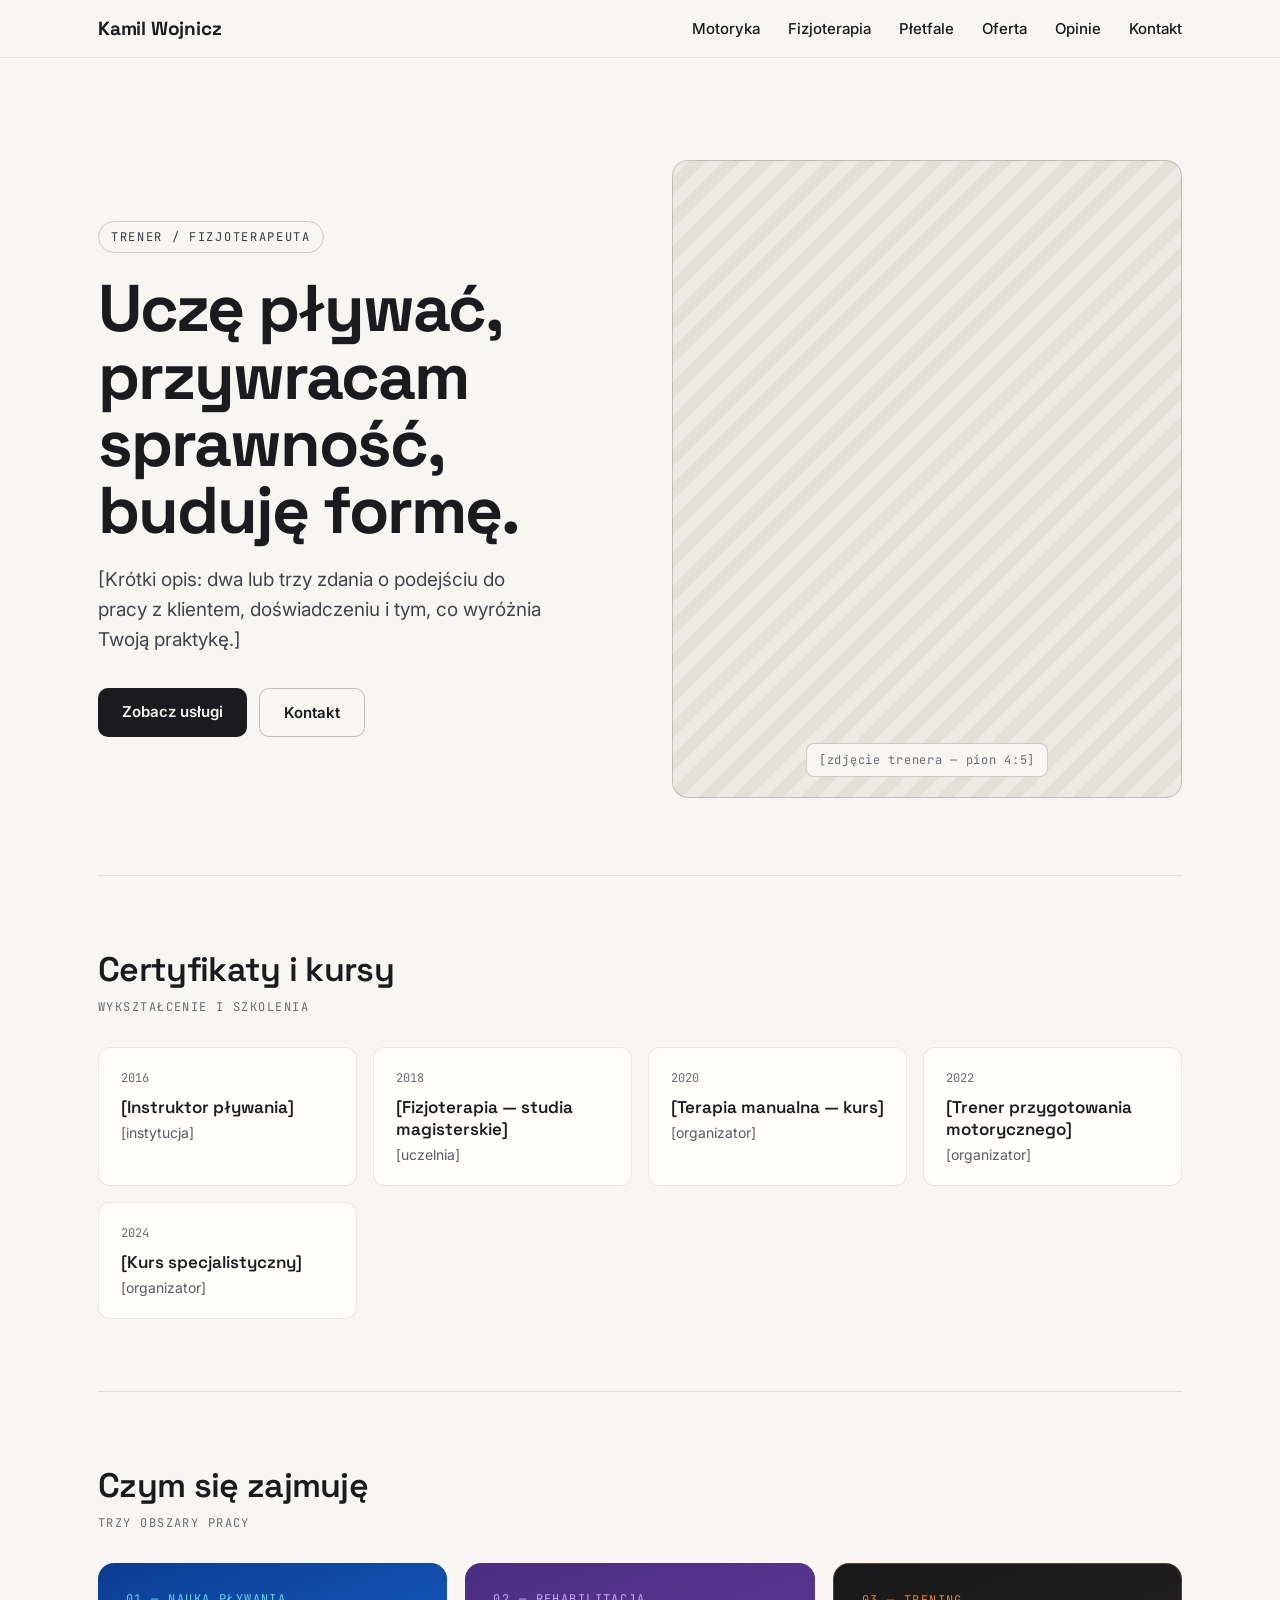
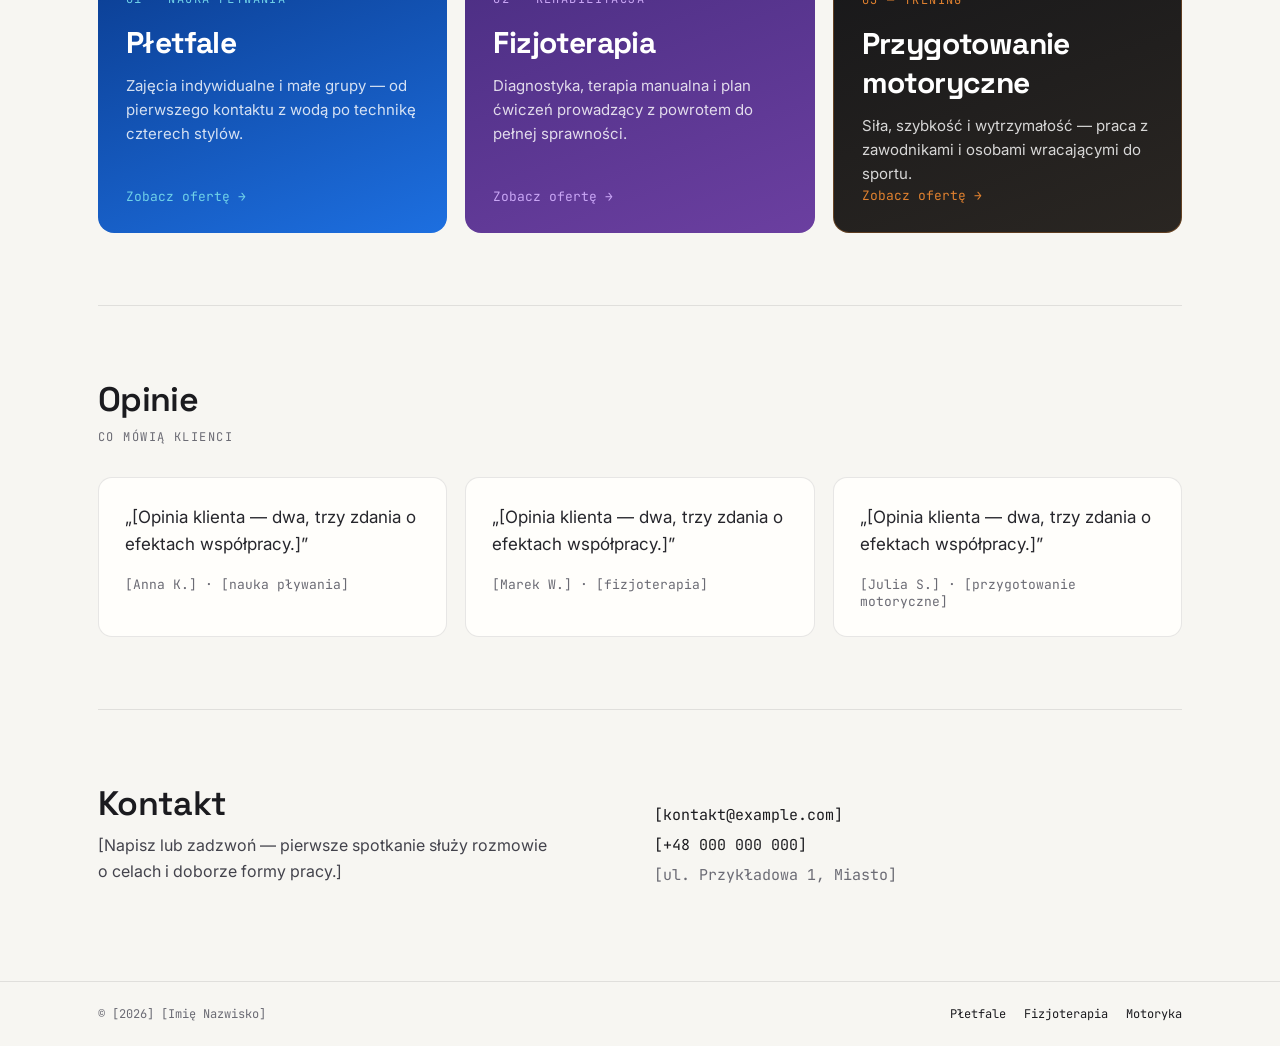
==== index.html @ 7b64f3d4 "Stylizacja navigacji oraz drobne poprawki" ====
<!DOCTYPE html>
<html lang="pl">
<head>
<meta charset="UTF-8">
<meta name="viewport" content="width=device-width, initial-scale=1.0">
<title>Kamil Wojnicz — Trener personalny i fizjoterapeuta</title>
<meta name="description" content="[Krótki opis strony — trener personalny i fizjoterapeuta: nauka pływania, fizjoterapia, przygotowanie motoryczne.]">

<link rel="preconnect" href="https://fonts.googleapis.com">
<link rel="preconnect" href="https://fonts.gstatic.com" crossorigin>
<link href="https://fonts.googleapis.com/css2?family=Space+Grotesk:wght@500;600;700&family=Inter:wght@400;500;600&family=JetBrains+Mono:wght@400;500&display=swap" rel="stylesheet">

<link rel="stylesheet" href="scss/o-mnie/styles.css">
</head>
<body>

<header class="site-header">
  <nav class="site-header__inner">
    <a href="index.html" class="site-header__logo">Kamil Wojnicz</a>
    <div class="site-header__nav">
      <a href="motoryka.html" class="motoryka">Motoryka</a>
      <a href="fizjoterapia.html" class="fizjoterapia">Fizjoterapia</a>
      <a href="pletfale.html" class="pletfale"> Płetfale</a>
      <a href="#uslugi">Oferta</a>
      <a href="#opinie">Opinie</a>
      <a href="#kontakt">Kontakt</a>
    </div>
  </nav>
</header>

<main class="container">

  <section class="hero">
    <div>
      <span class="eyebrow">Trener / Fizjoterapeuta</span>
      <h1 class="hero__title">Uczę pływać, przywracam sprawność, buduję formę.</h1>
      <p class="hero__desc">[Krótki opis: dwa lub trzy zdania o podejściu do pracy z klientem, doświadczeniu i tym, co wyróżnia Twoją praktykę.]</p>
      <div class="btn-group">
        <a href="#uslugi" class="btn btn--solid">Zobacz usługi</a>
        <a href="#kontakt" class="btn btn--outline">Kontakt</a>
      </div>
    </div>
    <div class="hero__photo">
      <!-- Podmień na prawdziwe zdjęcie: <img src="img/o-mnie/zdjecie-trenera.jpg" alt="[Imię Nazwisko]"> -->
      <span class="hero__photo-label">[zdjęcie trenera — pion 4:5]</span>
    </div>
  </section>

  <section id="certyfikaty" class="section">
    <h2 class="section__title">Certyfikaty i kursy</h2>
    <p class="section__eyebrow">Wykształcenie i szkolenia</p>
    <div class="card-grid card-grid--certs">
      <div class="cert-card" data-reveal>
        <div class="cert-card__year">2016</div>
        <div class="cert-card__name">[Instruktor pływania]</div>
        <div class="cert-card__institution">[instytucja]</div>
      </div>
      <div class="cert-card" data-reveal>
        <div class="cert-card__year">2018</div>
        <div class="cert-card__name">[Fizjoterapia — studia magisterskie]</div>
        <div class="cert-card__institution">[uczelnia]</div>
      </div>
      <div class="cert-card" data-reveal>
        <div class="cert-card__year">2020</div>
        <div class="cert-card__name">[Terapia manualna — kurs]</div>
        <div class="cert-card__institution">[organizator]</div>
      </div>
      <div class="cert-card" data-reveal>
        <div class="cert-card__year">2022</div>
        <div class="cert-card__name">[Trener przygotowania motorycznego]</div>
        <div class="cert-card__institution">[organizator]</div>
      </div>
      <div class="cert-card" data-reveal>
        <div class="cert-card__year">2024</div>
        <div class="cert-card__name">[Kurs specjalistyczny]</div>
        <div class="cert-card__institution">[organizator]</div>
      </div>
    </div>
  </section>

  <section id="uslugi" class="section">
    <h2 class="section__title">Czym się zajmuję</h2>
    <p class="section__eyebrow">Trzy obszary pracy</p>
    <div class="card-grid card-grid--services">
      <a href="pletfale.html" class="service-card service-card--pletfale" data-reveal>
        <div>
          <div class="service-card__eyebrow" style="color:#6FD1E8">01 — Nauka pływania</div>
          <div class="service-card__title">Płetfale</div>
          <p class="service-card__desc">Zajęcia indywidualne i małe grupy — od pierwszego kontaktu z wodą po technikę czterech stylów.</p>
        </div>
        <span class="service-card__link" style="color:#6FD1E8">Zobacz ofertę →</span>
      </a>
      <a href="fizjoterapia.html" class="service-card service-card--fizjoterapia" data-reveal>
        <div>
          <div class="service-card__eyebrow" style="color:#C9A6F5">02 — Rehabilitacja</div>
          <div class="service-card__title">Fizjoterapia</div>
          <p class="service-card__desc">Diagnostyka, terapia manualna i plan ćwiczeń prowadzący z powrotem do pełnej sprawności.</p>
        </div>
        <span class="service-card__link" style="color:#C9A6F5">Zobacz ofertę →</span>
      </a>
      <a href="motoryka.html" class="service-card service-card--motoryka" data-reveal>
        <div>
          <div class="service-card__eyebrow" style="color:#E0812F">03 — Trening</div>
          <div class="service-card__title">Przygotowanie motoryczne</div>
          <p class="service-card__desc">Siła, szybkość i wytrzymałość — praca z zawodnikami i osobami wracającymi do sportu.</p>
        </div>
        <span class="service-card__link" style="color:#E0812F">Zobacz ofertę →</span>
      </a>
    </div>
  </section>

  <section id="opinie" class="section">
    <h2 class="section__title">Opinie</h2>
    <p class="section__eyebrow">Co mówią klienci</p>
    <div class="testimonial-grid">
      <figure class="testimonial" data-reveal>
        <blockquote class="testimonial__quote">„[Opinia klienta — dwa, trzy zdania o efektach współpracy.]”</blockquote>
        <figcaption class="testimonial__cite">[Anna K.] · [nauka pływania]</figcaption>
      </figure>
      <figure class="testimonial" data-reveal>
        <blockquote class="testimonial__quote">„[Opinia klienta — dwa, trzy zdania o efektach współpracy.]”</blockquote>
        <figcaption class="testimonial__cite">[Marek W.] · [fizjoterapia]</figcaption>
      </figure>
      <figure class="testimonial" data-reveal>
        <blockquote class="testimonial__quote">„[Opinia klienta — dwa, trzy zdania o efektach współpracy.]”</blockquote>
        <figcaption class="testimonial__cite">[Julia S.] · [przygotowanie motoryczne]</figcaption>
      </figure>
    </div>
  </section>

  <section id="kontakt" class="contact">
    <div class="contact__grid">
      <div>
        <h2 class="section__title">Kontakt</h2>
        <p class="contact__desc">[Napisz lub zadzwoń — pierwsze spotkanie służy rozmowie o celach i doborze formy pracy.]</p>
      </div>
      <div class="contact__details">
        <a href="mailto:kontakt@example.com">[kontakt@example.com]</a>
        <a href="tel:+48000000000">[+48 000 000 000]</a>
        <span>[ul. Przykładowa 1, Miasto]</span>
      </div>
    </div>
  </section>
</main>

<footer class="site-footer">
  <div class="site-footer__inner">
    <span>© [2026] [Imię Nazwisko]</span>
    <span class="site-footer__links">
      <a href="pletfale.html">Płetfale</a>
      <a href="fizjoterapia.html">Fizjoterapia</a>
      <a href="motoryka.html">Motoryka</a>
    </span>
  </div>
</footer>

<script src="js/main.js"></script>
</body>
</html>
---- scss/o-mnie/styles.css ----
* {
  box-sizing: border-box;
}

html {
  scroll-behavior: smooth;
}

body {
  margin: 0;
  background: #F7F6F2;
  color: #1B1B1F;
  font-family: Inter, system-ui, sans-serif;
  -webkit-font-smoothing: antialiased;
}

a {
  color: #1B1B1F;
  text-decoration: none;
}

a:hover {
  color: #1D6FE0;
}


:focus-visible {
  outline: 3px solid #1D6FE0;
  outline-offset: 3px;
  border-radius: 3px;
}

img {
  max-width: 100%;
  display: block;
}

.container {
  max-width: 1180px;
  margin: 0 auto;
  padding: 0 clamp(20px, 5vw, 48px);
}

.eyebrow {
  display: inline-block;
  font-family: "JetBrains Mono", monospace;
  font-size: 12px;
  letter-spacing: 0.14em;
  text-transform: uppercase;
  padding: 7px 12px;
  border: 1px solid rgba(27, 27, 31, 0.2);
  border-radius: 999px;
  color: #3A3A42;
}

.section {
  padding: clamp(40px, 6vw, 72px) 0;
  border-top: 1px solid rgba(27, 27, 31, 0.1);
}

.section__title {
  font-family: "Space Grotesk", sans-serif;
  font-weight: 600;
  font-size: clamp(24px, 3vw, 34px);
  letter-spacing: -0.02em;
  margin: 0 0 8px;
}

.section__eyebrow {
  font-family: "JetBrains Mono", monospace;
  font-size: 12px;
  letter-spacing: 0.12em;
  text-transform: uppercase;
  color: #6B6B74;
  margin: 0 0 32px;
}

.btn {
  display: inline-block;
  padding: 14px 24px;
  border-radius: 10px;
  font-weight: 600;
  font-size: 15px;
  transition: background 0.2s ease, border-color 0.2s ease;
}

.btn--solid {
  background: #1B1B1F;
  color: #F7F6F2;
}

.btn--solid:hover {
  background: #000000;
  color: #F7F6F2;
}

.btn--outline {
  border: 1px solid rgba(27, 27, 31, 0.25);
  color: #1B1B1F;
}

.btn--outline:hover {
  border-color: #1B1B1F;
}

.btn-group {
  display: flex;
  flex-wrap: wrap;
  gap: 12px;
}

.site-header {
  position: sticky;
  top: 0;
  z-index: 20;
  background: rgba(247, 246, 242, 0.88);
  backdrop-filter: blur(10px);
  border-bottom: 1px solid rgba(27, 27, 31, 0.08);
}

.site-header__inner {
  max-width: 1180px;
  margin: 0 auto;
  padding: 16px clamp(20px, 5vw, 48px);
  display: flex;
  flex-wrap: wrap;
  align-items: center;
  justify-content: space-between;
  gap: 16px;
}

.site-header__logo {
  font-family: "Space Grotesk", sans-serif;
  font-weight: 700;
  font-size: 19px;
  letter-spacing: -0.01em;
  display: flex;
  align-items: center;
  gap: 10px;
}

.site-header__nav {
  display: flex;
  flex-wrap: wrap;
  align-items: center;
  gap: clamp(14px, 2.4vw, 28px);
  font-size: 15px;
  font-weight: 500;
}

.hero {
  display: grid;
  grid-template-columns: repeat(auto-fit, minmax(300px, 1fr));
  gap: clamp(28px, 5vw, 64px);
  align-items: center;
  padding: clamp(48px, 8vw, 104px) 0 clamp(40px, 6vw, 80px);
}

.hero__title {
  font-family: "Space Grotesk", sans-serif;
  font-weight: 700;
  font-size: clamp(38px, 6vw, 66px);
  line-height: 1.02;
  letter-spacing: -0.03em;
  margin: 22px 0 20px;
  text-wrap: balance;
}

.hero__desc {
  font-size: clamp(16px, 1.5vw, 19px);
  line-height: 1.6;
  color: #43434C;
  max-width: 52ch;
  margin: 0 0 32px;
  text-wrap: pretty;
}

.hero__photo {
  aspect-ratio: 4/5;
  border-radius: 16px;
  overflow: hidden;
  border: 1px solid rgba(27, 27, 31, 0.2);
  background: repeating-linear-gradient(135deg, #ECEAE3 0 12px, #E3E0D7 12px 24px);
  display: flex;
  align-items: flex-end;
  justify-content: center;
  padding: 20px;
}

.hero__photo-label {
  font-family: "JetBrains Mono", monospace;
  font-size: 12px;
  letter-spacing: 0.06em;
  color: #6B6B74;
  background: #F7F6F2;
  border: 1px solid rgba(27, 27, 31, 0.2);
  padding: 8px 12px;
  border-radius: 8px;
}

.card-grid {
  display: grid;
  gap: 16px;
}

.card-grid--certs {
  grid-template-columns: repeat(auto-fill, minmax(230px, 1fr));
}

.card-grid--services {
  grid-template-columns: repeat(auto-fit, minmax(270px, 1fr));
  gap: 18px;
}

.cert-card {
  background: #FFFEFB;
  border: 1px solid rgba(27, 27, 31, 0.1);
  border-radius: 12px;
  padding: 22px;
  opacity: 0;
  transform: translateY(24px);
  transition: opacity 0.6s ease, transform 0.6s cubic-bezier(0.22, 0.8, 0.3, 1);
}

.cert-card.is-visible {
  opacity: 1;
  transform: none;
}

.cert-card__year {
  font-family: "JetBrains Mono", monospace;
  font-size: 12px;
  color: #6B6B74;
  margin-bottom: 10px;
}

.cert-card__name {
  font-family: "Space Grotesk", sans-serif;
  font-weight: 600;
  font-size: 17px;
  line-height: 1.3;
}

.cert-card__institution {
  font-size: 14px;
  color: #5A5A63;
  margin-top: 6px;
}

.service-card {
  display: flex;
  flex-direction: column;
  justify-content: space-between;
  color: #fff;
  border-radius: 16px;
  padding: 28px;
  min-height: 270px;
  opacity: 0;
  transform: translateY(24px);
  transition: opacity 0.6s ease, transform 0.6s cubic-bezier(0.22, 0.8, 0.3, 1), box-shadow 0.25s ease;
}

.service-card.is-visible {
  opacity: 1;
  transform: none;
}

.service-card:hover {
  color: #fff;
}

.service-card--pletfale {
  background: linear-gradient(160deg, #0B3D91, #1D6FE0);
}

.service-card--pletfale:hover {
  box-shadow: 0 18px 40px rgba(11, 61, 145, 0.28);
}

.service-card--fizjoterapia {
  background: linear-gradient(160deg, #4B2E83, #6B3FA0);
}

.service-card--fizjoterapia:hover {
  box-shadow: 0 18px 40px rgba(75, 46, 131, 0.28);
}

.service-card--motoryka {
  background: linear-gradient(160deg, #18181A, #2A2622);
  border: 1px solid rgba(224, 129, 47, 0.35);
}

.service-card--motoryka:hover {
  box-shadow: 0 18px 40px rgba(24, 24, 26, 0.3);
}

.service-card__eyebrow {
  font-family: "JetBrains Mono", monospace;
  font-size: 12px;
  letter-spacing: 0.12em;
  text-transform: uppercase;
}

.service-card__title {
  font-family: "Space Grotesk", sans-serif;
  font-weight: 700;
  font-size: 30px;
  letter-spacing: -0.02em;
  margin: 16px 0 12px;
}

.service-card__desc {
  margin: 0;
  font-size: 15px;
  line-height: 1.6;
  color: rgba(255, 255, 255, 0.82);
}

.service-card__link {
  font-family: "JetBrains Mono", monospace;
  font-size: 13px;
}

.testimonial-grid {
  display: grid;
  grid-template-columns: repeat(auto-fit, minmax(260px, 1fr));
  gap: 18px;
}

.testimonial {
  margin: 0;
  background: #FFFEFB;
  border: 1px solid rgba(27, 27, 31, 0.1);
  border-radius: 14px;
  padding: 26px;
  opacity: 0;
  transform: translateY(24px);
  transition: opacity 0.6s ease, transform 0.6s cubic-bezier(0.22, 0.8, 0.3, 1);
}

.testimonial.is-visible {
  opacity: 1;
  transform: none;
}

.testimonial__quote {
  margin: 0;
  font-size: 17px;
  line-height: 1.6;
  color: #26262C;
  text-wrap: pretty;
}

.testimonial__cite {
  font-family: "JetBrains Mono", monospace;
  font-size: 13px;
  color: #6B6B74;
  margin-top: 18px;
}

.contact {
  padding: clamp(40px, 6vw, 72px) 0 clamp(56px, 8vw, 96px);
  border-top: 1px solid rgba(27, 27, 31, 0.1);
}

.contact__grid {
  display: grid;
  grid-template-columns: repeat(auto-fit, minmax(260px, 1fr));
  gap: 28px;
  align-items: end;
}

.contact__desc {
  margin: 0;
  font-size: 16px;
  line-height: 1.6;
  color: #43434C;
  max-width: 46ch;
}

.contact__details {
  display: flex;
  flex-direction: column;
  gap: 10px;
  font-family: "JetBrains Mono", monospace;
  font-size: 15px;
}

.contact__details span {
  color: #6B6B74;
}

.site-footer {
  border-top: 1px solid rgba(27, 27, 31, 0.1);
}

.site-footer__inner {
  max-width: 1180px;
  margin: 0 auto;
  padding: 24px clamp(20px, 5vw, 48px);
  display: flex;
  flex-wrap: wrap;
  gap: 14px;
  justify-content: space-between;
  font-family: "JetBrains Mono", monospace;
  font-size: 12px;
  color: #6B6B74;
}

.site-footer__links {
  display: flex;
  gap: 18px;
}
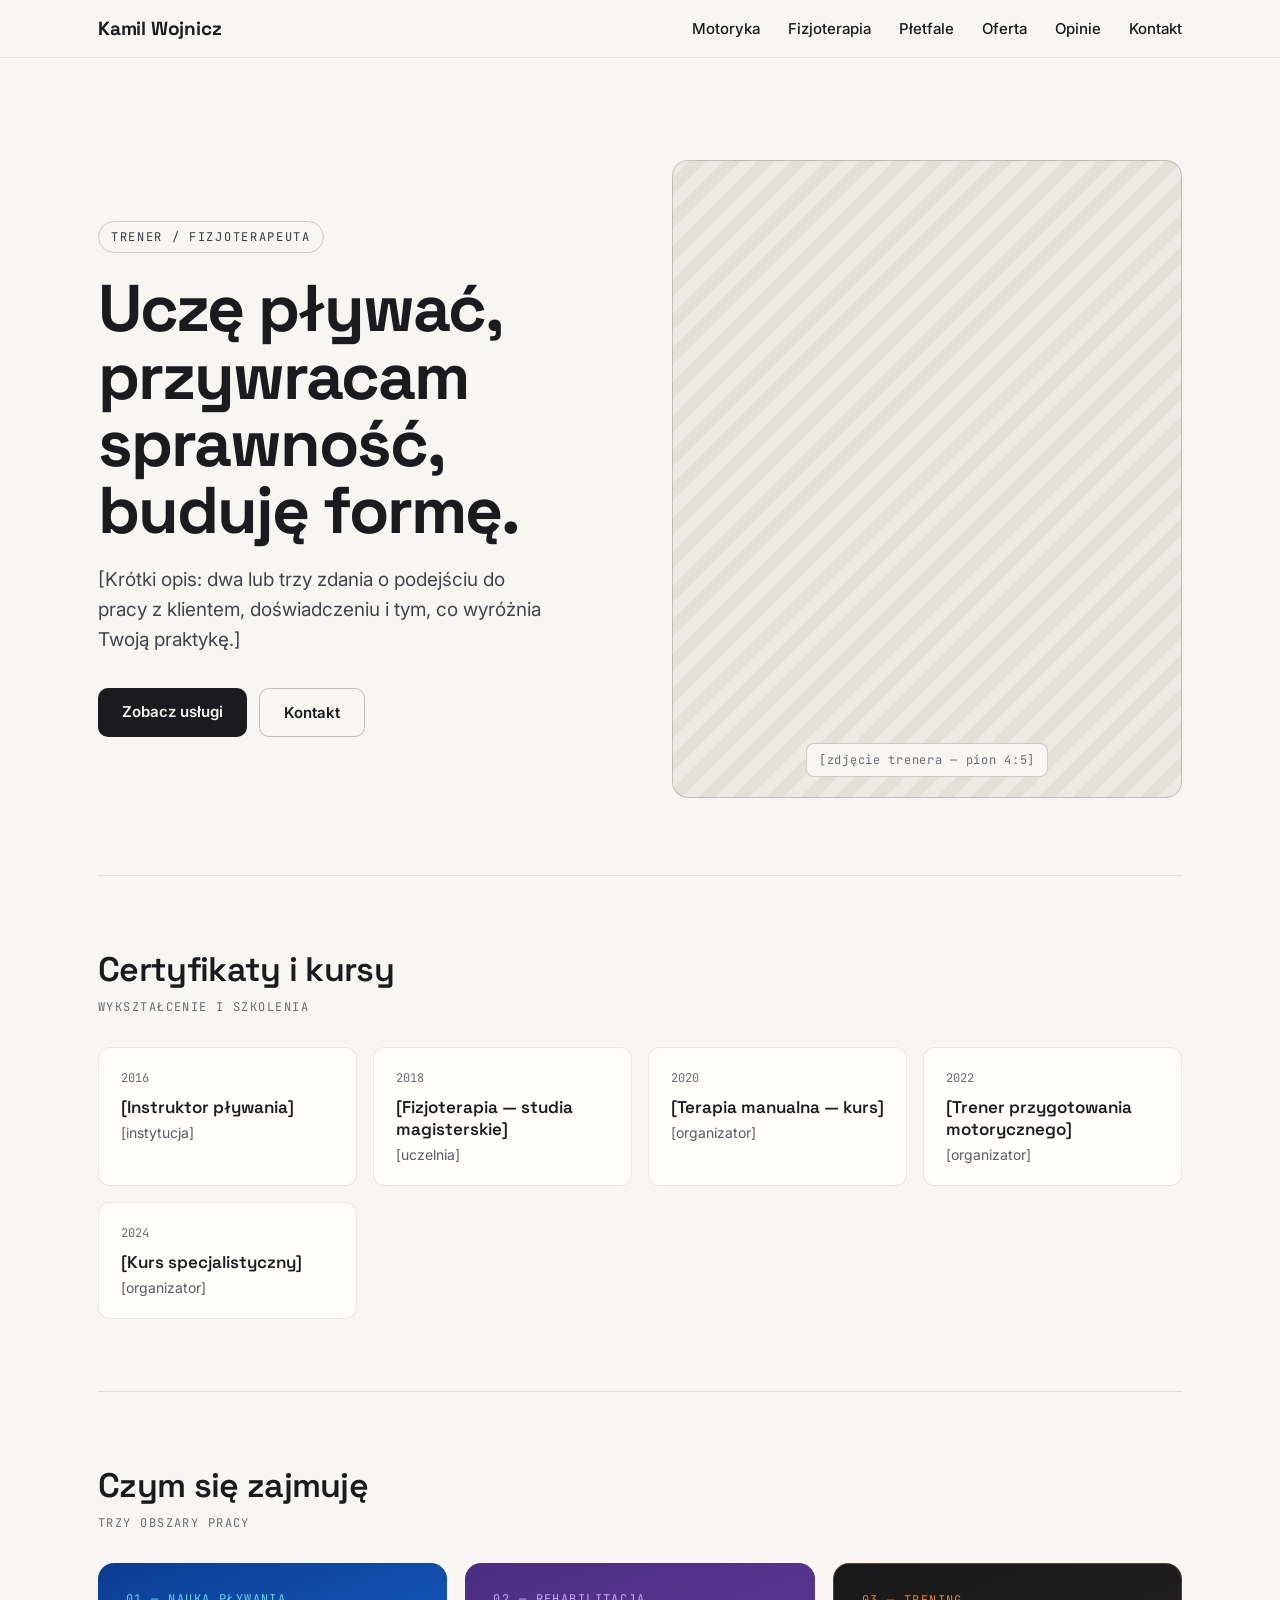
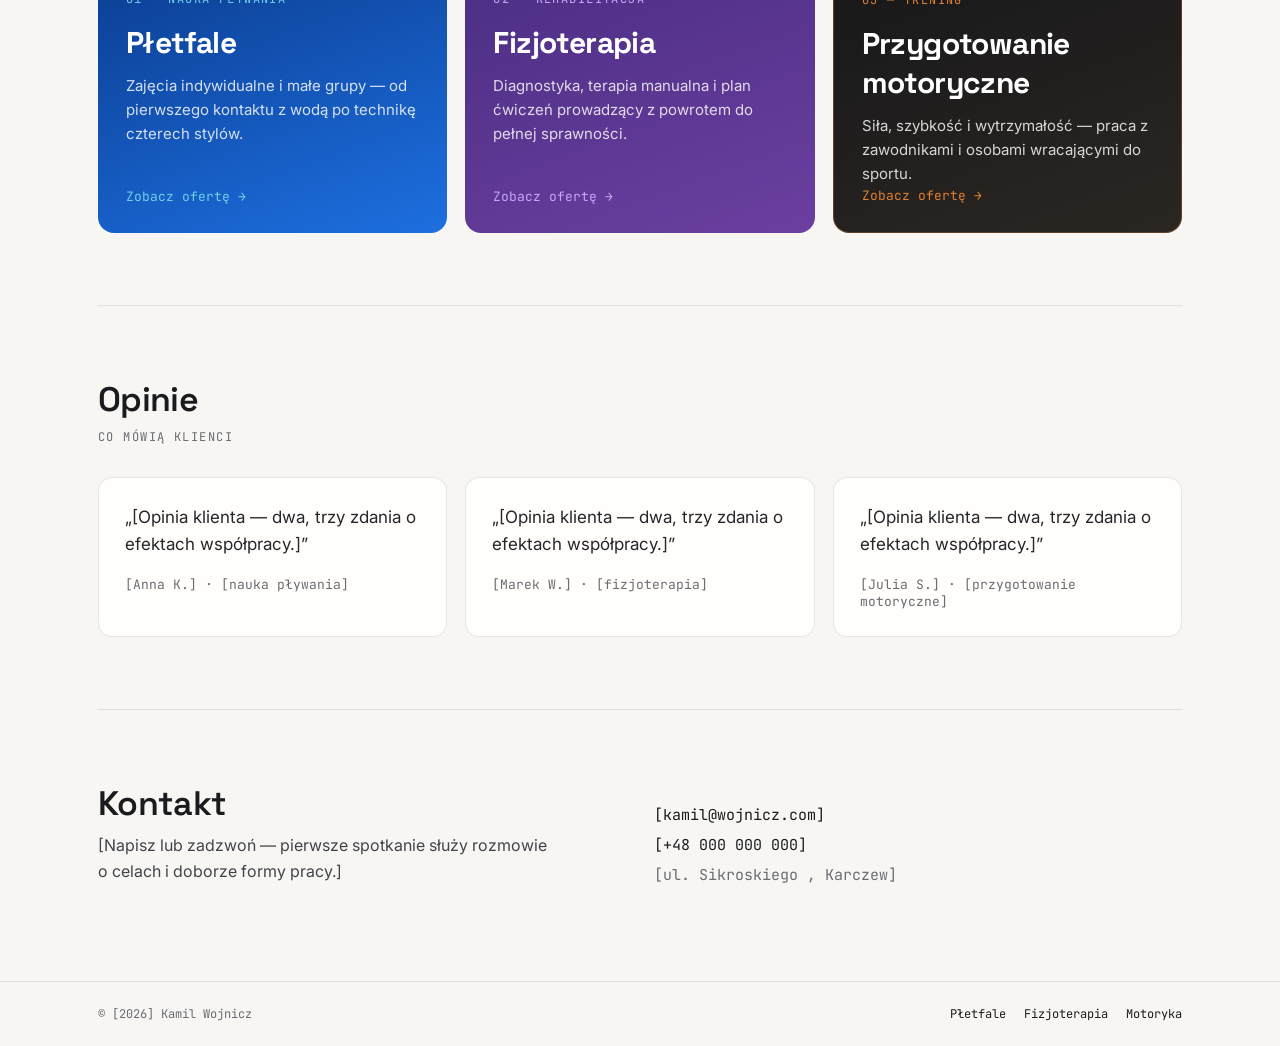
==== commit 318a1be4: "Minor changes such as email changing" ====
--- a/index.html
+++ b/index.html
@@ -135,9 +135,9 @@
         <p class="contact__desc">[Napisz lub zadzwoń — pierwsze spotkanie służy rozmowie o celach i doborze formy pracy.]</p>
       </div>
       <div class="contact__details">
-        <a href="mailto:kontakt@example.com">[kontakt@example.com]</a>
+        <a href="mailto:kontakt@example.com">[kamil@wojnicz.com]</a>
         <a href="tel:+48000000000">[+48 000 000 000]</a>
-        <span>[ul. Przykładowa 1, Miasto]</span>
+        <span>[ul. Sikroskiego , Karczew]</span>
       </div>
     </div>
   </section>
@@ -145,7 +145,7 @@
 
 <footer class="site-footer">
   <div class="site-footer__inner">
-    <span>© [2026] [Imię Nazwisko]</span>
+    <span>© [2026] Kamil Wojnicz</span>
     <span class="site-footer__links">
       <a href="pletfale.html">Płetfale</a>
       <a href="fizjoterapia.html">Fizjoterapia</a>
